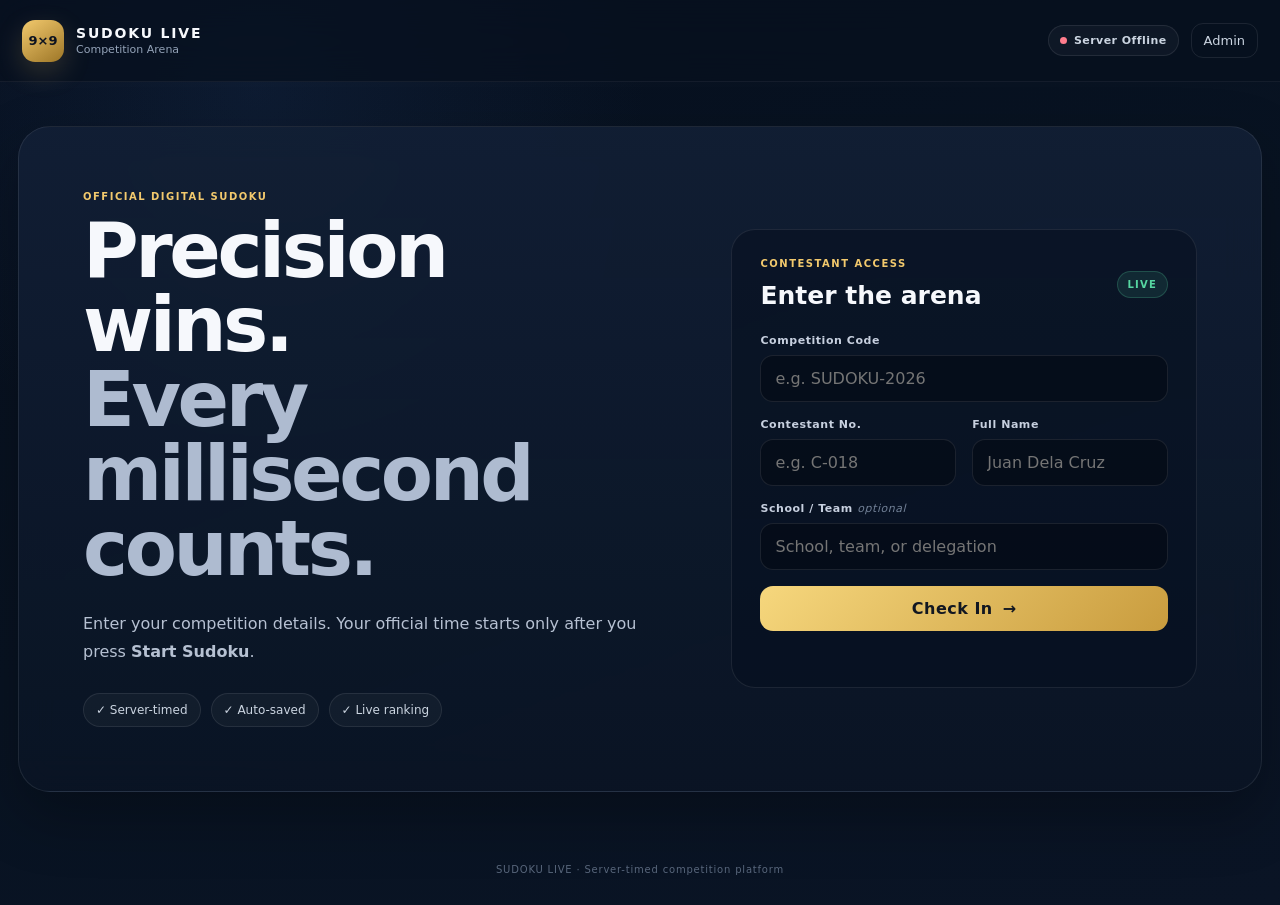
==== index.html @ dc91acf2 "Add files via upload" ====
<!doctype html>
<html lang="en">
<head>
  <meta charset="utf-8" />
  <meta name="viewport" content="width=device-width,initial-scale=1,viewport-fit=cover" />
  <meta name="theme-color" content="#0b1220" />
  <meta name="description" content="Premium live Sudoku competition platform" />
  <title>SUDOKU LIVE — Competition Arena</title>
  <link rel="manifest" href="./manifest.json" />
  <link rel="icon" href="./assets/icon-192.png" />
  <link rel="apple-touch-icon" href="./assets/icon-192.png" />
  <link rel="stylesheet" href="./styles.css" />
</head>
<body data-page="contestant">
  <div class="ambient ambient-a"></div><div class="ambient ambient-b"></div>
  <header class="topbar">
    <a class="brand" href="./index.html" aria-label="Sudoku Live home">
      <span class="brand-mark" aria-hidden="true">9×9</span>
      <span><strong>SUDOKU LIVE</strong><small>Competition Arena</small></span>
    </a>
    <div class="topbar-actions">
      <span id="connectionBadge" class="status-pill status-connecting"><span class="dot"></span><span>Connecting</span></span>
      <a class="ghost-link" href="./admin.html">Admin</a>
    </div>
  </header>

  <main class="shell contestant-shell">
    <section id="lobbyView" class="view active">
      <div class="hero-card glass">
        <div class="hero-copy">
          <span class="eyebrow">OFFICIAL DIGITAL SUDOKU</span>
          <h1>Precision wins.<br><span>Every millisecond counts.</span></h1>
          <p>Enter your competition details. Your official time starts only after you press <strong>Start Sudoku</strong>.</p>
          <div class="trust-row">
            <span>✓ Server-timed</span><span>✓ Auto-saved</span><span>✓ Live ranking</span>
          </div>
        </div>
        <div class="join-panel">
          <div class="panel-heading"><div><span class="eyebrow">CONTESTANT ACCESS</span><h2>Enter the arena</h2></div><span class="secure-chip">LIVE</span></div>
          <form id="joinForm" class="form-grid">
            <label class="field full"><span>Competition Code</span><input id="competitionCode" autocomplete="off" placeholder="e.g. SUDOKU-2026" maxlength="40" required /></label>
            <label class="field"><span>Contestant No.</span><input id="contestantNo" autocomplete="off" placeholder="e.g. C-018" maxlength="50" required /></label>
            <label class="field"><span>Full Name</span><input id="fullName" autocomplete="name" placeholder="Juan Dela Cruz" maxlength="160" required /></label>
            <label class="field full"><span>School / Team <em>optional</em></span><input id="schoolTeam" autocomplete="organization" placeholder="School, team, or delegation" maxlength="160" /></label>
            <button id="checkInBtn" class="btn btn-primary full" type="submit"><span>Check In</span><span aria-hidden="true">→</span></button>
          </form>
          <p id="joinMessage" class="form-message" role="status"></p>
        </div>
      </div>
    </section>

    <section id="readyView" class="view">
      <div class="ready-card glass">
        <div class="ready-badge">READY</div>
        <span class="eyebrow">COMPETITION VERIFIED</span>
        <h1 id="readyTitle">Sudoku Competition</h1>
        <p id="readyDescription" class="muted"></p>
        <div class="identity-strip">
          <div><small>CONTESTANT</small><strong id="readyName">—</strong></div>
          <div><small>NUMBER</small><strong id="readyNo">—</strong></div>
          <div><small>ORGANIZER</small><strong id="readyOrg">—</strong></div>
        </div>
        <div class="rules-box">
          <strong>Before you start</strong>
          <p>The timer is controlled by the server. Refreshing, closing the app, or changing the device clock will not reset your official time. You have one final submission.</p>
        </div>
        <button id="startBtn" class="btn btn-primary btn-large">START SUDOKU <span>→</span></button>
        <p id="readyMessage" class="form-message" role="status"></p>
      </div>
    </section>

    <section id="gameView" class="view game-view">
      <div class="game-layout">
        <div class="game-main">
          <div class="game-header glass">
            <div class="game-event"><span class="eyebrow">LIVE ATTEMPT</span><h2 id="gameTitle">Sudoku Competition</h2><p id="gamePlayer">—</p></div>
            <div class="timer-card"><small>OFFICIAL TIME</small><strong id="timer">00:00.000</strong><span id="saveStatus">All changes saved</span></div>
          </div>

          <div class="board-wrap glass">
            <div id="sudokuBoard" class="sudoku-board" role="grid" aria-label="Sudoku board"></div>
          </div>

          <div class="mobile-controls glass">
            <div class="number-pad" id="numberPad"></div>
            <div class="tool-row">
              <button class="tool-btn" id="eraseBtn"><span>⌫</span><small>Erase</small></button>
              <button class="tool-btn" id="undoBtn"><span>↶</span><small>Undo</small></button>
              <button class="tool-btn" id="clearSelectionBtn"><span>◇</span><small>Unselect</small></button>
            </div>
          </div>
        </div>

        <aside class="game-sidebar">
          <div class="side-card glass">
            <span class="eyebrow">PROGRESS</span>
            <div class="progress-ring"><strong id="filledCount">0</strong><span>/ 81 filled</span></div>
            <div class="progress-track"><i id="progressBar"></i></div>
            <p class="muted small">Original clue cells are locked. Your entries are automatically saved to the competition server.</p>
          </div>
          <div class="side-card glass">
            <span class="eyebrow">NUMBER PAD</span>
            <div class="number-pad desktop-pad" id="desktopNumberPad"></div>
            <div class="tool-row vertical-tools">
              <button class="tool-btn" id="desktopEraseBtn"><span>⌫</span><small>Erase</small></button>
              <button class="tool-btn" id="desktopUndoBtn"><span>↶</span><small>Undo</small></button>
            </div>
          </div>
          <div class="side-card danger-card glass">
            <strong>Final submission</strong>
            <p class="muted small">Your board will be locked permanently after submission.</p>
            <button id="submitBtn" class="btn btn-success full">SUBMIT FINAL ANSWER</button>
          </div>
        </aside>
      </div>
    </section>

    <section id="resultView" class="view">
      <div class="result-card glass">
        <div id="resultIcon" class="result-icon">✓</div>
        <span class="eyebrow">FINAL SUBMISSION RECORDED</span>
        <h1 id="resultHeadline">Submission complete</h1>
        <p id="resultSubline" class="muted">Your result has been secured by the competition server.</p>
        <div class="result-grid">
          <div><small>CORRECT</small><strong id="resultCorrect">—</strong></div>
          <div><small>ACCURACY</small><strong id="resultAccuracy">—</strong></div>
          <div><small>OFFICIAL TIME</small><strong id="resultTime">—</strong></div>
          <div><small>RANK</small><strong id="resultRank">Pending</strong></div>
        </div>
        <div id="leaderboardPanel" class="leaderboard-panel hidden">
          <div class="section-heading"><div><span class="eyebrow">LIVE RESULTS</span><h2>Leaderboard</h2></div></div>
          <div id="publicLeaderboard" class="leaderboard-list"></div>
        </div>
        <button id="returnHomeBtn" class="btn btn-secondary">Return to Home</button>
      </div>
    </section>
  </main>

  <div id="confirmModal" class="modal" aria-hidden="true">
    <div class="modal-backdrop"></div>
    <div class="modal-card glass">
      <div class="modal-icon">!</div><h2>Submit final answer?</h2>
      <p>Once submitted, your answers and official time can no longer be changed.</p>
      <div class="modal-actions"><button id="cancelSubmitBtn" class="btn btn-secondary">Cancel</button><button id="confirmSubmitBtn" class="btn btn-success">Submit Final Answer</button></div>
    </div>
  </div>

  <div id="toastStack" class="toast-stack" aria-live="polite"></div>
  <footer class="footer">SUDOKU LIVE · Server-timed competition platform</footer>
  <script src="./app.js" defer></script>
</body>
</html>
---- styles.css ----
:root{
  --bg:#07101f;--bg2:#0b1528;--panel:rgba(14,25,45,.82);--panel2:rgba(19,33,57,.88);--line:rgba(255,255,255,.085);
  --text:#f6f8fc;--muted:#94a3b8;--gold:#f2c96d;--gold2:#d7a944;--green:#56d6a1;--red:#ff7d8d;--blue:#75a7ff;
  --shadow:0 24px 60px rgba(0,0,0,.28);--radius:24px;--radius-sm:16px;--max:1440px;
}
*{box-sizing:border-box}html{background:var(--bg);scroll-behavior:smooth}body{margin:0;min-height:100vh;background:radial-gradient(circle at 20% 10%,rgba(60,105,180,.12),transparent 30%),linear-gradient(160deg,#07101f 0%,#081322 50%,#0a1425 100%);color:var(--text);font-family:Inter,ui-sans-serif,system-ui,-apple-system,BlinkMacSystemFont,"Segoe UI",sans-serif;-webkit-font-smoothing:antialiased}
button,input,textarea,select{font:inherit}button{cursor:pointer}.ambient{position:fixed;border-radius:50%;filter:blur(90px);pointer-events:none;z-index:-1;opacity:.22}.ambient-a{width:360px;height:360px;background:#315fa9;left:-120px;top:12%}.ambient-b{width:420px;height:420px;background:#8b6a24;right:-180px;bottom:3%}
.glass{background:linear-gradient(180deg,rgba(18,31,53,.92),rgba(10,20,36,.88));border:1px solid var(--line);box-shadow:var(--shadow);backdrop-filter:blur(18px)}
.topbar{height:82px;padding:0 max(22px,calc((100vw - var(--max))/2));display:flex;align-items:center;justify-content:space-between;border-bottom:1px solid rgba(255,255,255,.055);position:sticky;top:0;background:rgba(7,16,31,.76);backdrop-filter:blur(18px);z-index:50}.brand{display:flex;gap:12px;align-items:center;color:inherit;text-decoration:none}.brand-mark{width:42px;height:42px;border-radius:13px;display:grid;place-items:center;background:linear-gradient(145deg,var(--gold),#9d7627);color:#0d1320;font-weight:900;font-size:13px;box-shadow:0 10px 28px rgba(242,201,109,.18)}.brand strong{display:block;letter-spacing:.13em;font-size:14px}.brand small{display:block;color:var(--muted);font-size:11px;margin-top:2px}.topbar-actions{display:flex;align-items:center;gap:12px}.ghost-link{color:#cbd5e1;text-decoration:none;font-size:13px;padding:9px 12px;border:1px solid var(--line);border-radius:12px}.status-pill{display:inline-flex;align-items:center;gap:7px;padding:8px 11px;border-radius:999px;font-size:11px;font-weight:800;letter-spacing:.04em;border:1px solid var(--line);color:#cbd5e1;background:rgba(255,255,255,.035)}.status-pill .dot{width:7px;height:7px;border-radius:50%;background:#94a3b8}.status-online .dot{background:var(--green);box-shadow:0 0 0 5px rgba(86,214,161,.09)}.status-offline .dot{background:var(--red)}.status-connecting .dot{background:var(--gold);animation:pulse 1.2s infinite}@keyframes pulse{50%{opacity:.35}}
.shell{width:min(var(--max),calc(100% - 36px));margin:0 auto;padding:44px 0 72px}.view{display:none}.view.active{display:block}.contestant-shell{max-width:1280px}.hero-card{border-radius:32px;padding:clamp(28px,5vw,64px);display:grid;grid-template-columns:1.12fr .88fr;gap:56px;align-items:center;min-height:650px}.eyebrow{display:block;color:var(--gold);font-weight:900;letter-spacing:.15em;font-size:10px;margin-bottom:12px}.hero-copy h1{font-size:clamp(42px,6vw,76px);line-height:.98;letter-spacing:-.045em;margin:0 0 24px}.hero-copy h1 span{color:#aebbd0}.hero-copy p{color:#b6c1d2;font-size:16px;line-height:1.7;max-width:650px}.trust-row{display:flex;flex-wrap:wrap;gap:10px;margin-top:28px}.trust-row span{padding:9px 12px;border:1px solid var(--line);border-radius:999px;color:#cbd5e1;font-size:12px;background:rgba(255,255,255,.035)}
.join-panel,.ready-card,.result-card{border:1px solid var(--line);border-radius:24px;padding:28px;background:rgba(6,15,29,.46)}.panel-heading,.section-heading,.grid-input-heading,.page-heading,.event-strip{display:flex;align-items:center;justify-content:space-between;gap:18px}.panel-heading h2,.section-heading h2,.grid-input-heading strong{margin:0}.panel-heading h2{font-size:25px}.secure-chip,.status-chip{border-radius:999px;padding:7px 10px;font-size:10px;font-weight:900;letter-spacing:.12em;background:rgba(86,214,161,.11);color:var(--green);border:1px solid rgba(86,214,161,.22)}
.form-grid{display:grid;grid-template-columns:1fr 1fr;gap:16px;margin-top:24px}.form-grid.single{grid-template-columns:1fr}.full{grid-column:1/-1;width:100%}.field{display:flex;flex-direction:column;gap:8px}.field span{font-size:11px;font-weight:800;color:#c7d0df;letter-spacing:.05em}.field em{font-weight:500;color:#718096}.field input,.field textarea,.field select,textarea,.select-premium,.mobile-admin-nav select{width:100%;border:1px solid rgba(255,255,255,.09);border-radius:13px;background:rgba(4,10,21,.6);color:var(--text);padding:13px 14px;outline:none;transition:.18s}.field input:focus,.field textarea:focus,textarea:focus,.select-premium:focus{border-color:rgba(242,201,109,.55);box-shadow:0 0 0 3px rgba(242,201,109,.07)}textarea{resize:vertical}.btn{border:0;border-radius:13px;padding:13px 16px;font-weight:850;letter-spacing:.03em;display:inline-flex;align-items:center;justify-content:center;gap:10px;transition:transform .15s,filter .15s,border-color .15s}.btn:hover{transform:translateY(-1px);filter:brightness(1.04)}.btn:disabled{cursor:not-allowed;opacity:.46;transform:none}.btn-primary{background:linear-gradient(135deg,#f6d77d,#c99c3e);color:#121721}.btn-secondary{background:rgba(255,255,255,.055);color:#e7edf7;border:1px solid var(--line)}.btn-success{background:linear-gradient(135deg,#72e5b8,#33ad7b);color:#071812}.btn-danger{background:rgba(255,125,141,.12);color:#ff9ba7;border:1px solid rgba(255,125,141,.2)}.btn-large{padding:17px 24px;font-size:15px}.form-message{min-height:18px;margin:10px 0 0;color:#f1c96f;font-size:12px}.form-message.error{color:var(--red)}.form-message.success{color:var(--green)}
.ready-card,.result-card{max-width:860px;margin:55px auto;text-align:center;padding:48px;border-radius:30px}.ready-badge{width:86px;height:86px;border-radius:28px;background:linear-gradient(145deg,rgba(242,201,109,.18),rgba(242,201,109,.06));border:1px solid rgba(242,201,109,.28);display:grid;place-items:center;margin:0 auto 22px;color:var(--gold);font-weight:900;letter-spacing:.12em}.ready-card h1,.result-card h1{font-size:clamp(32px,5vw,54px);margin:4px 0 10px;letter-spacing:-.035em}.muted{color:var(--muted)}.small{font-size:12px;line-height:1.6}.identity-strip,.result-grid{display:grid;grid-template-columns:repeat(3,1fr);gap:12px;margin:26px 0}.identity-strip>div,.result-grid>div{padding:17px;border:1px solid var(--line);background:rgba(255,255,255,.025);border-radius:15px}.identity-strip small,.result-grid small{display:block;color:#7f8da3;font-size:9px;font-weight:900;letter-spacing:.12em;margin-bottom:7px}.identity-strip strong,.result-grid strong{font-size:14px}.rules-box,.info-box{background:rgba(117,167,255,.06);border:1px solid rgba(117,167,255,.13);border-radius:16px;padding:18px;text-align:left;margin:22px 0}.rules-box p,.info-box p{margin:7px 0 0;color:#9aa9bd;line-height:1.65;font-size:13px}
.game-view{padding-top:4px}.game-layout{display:grid;grid-template-columns:minmax(0,1fr) 330px;gap:24px}.game-main{min-width:0}.game-header{padding:20px 22px;border-radius:20px;margin-bottom:18px;display:flex;align-items:center;justify-content:space-between;gap:20px}.game-event h2{margin:0 0 4px;font-size:20px}.game-event p{margin:0;color:var(--muted);font-size:12px}.timer-card{text-align:right}.timer-card small{display:block;color:#76849a;font-size:9px;font-weight:900;letter-spacing:.13em}.timer-card strong{display:block;font-variant-numeric:tabular-nums;font-size:clamp(26px,4vw,42px);letter-spacing:-.03em;color:#fff}.timer-card span{font-size:10px;color:var(--green)}.board-wrap{padding:clamp(12px,2vw,22px);border-radius:22px;max-width:810px;margin:0 auto}.sudoku-board{display:grid;grid-template-columns:repeat(9,1fr);aspect-ratio:1;width:100%;background:#111d31;border:3px solid #d3b96e;border-radius:12px;overflow:hidden;touch-action:manipulation}.sudoku-cell{position:relative;border:1px solid rgba(205,220,239,.15);display:grid;place-items:center;background:rgba(11,21,38,.94);color:#f7f9fc;font-weight:650;font-size:clamp(19px,4vw,42px);font-variant-numeric:tabular-nums;user-select:none;transition:background .1s,color .1s}.sudoku-cell:nth-child(9n+3),.sudoku-cell:nth-child(9n+6){border-right:2px solid rgba(242,201,109,.75)}.sudoku-cell.box-bottom{border-bottom:2px solid rgba(242,201,109,.75)}.sudoku-cell.clue{background:rgba(242,201,109,.09);color:#f7d98a;font-weight:900}.sudoku-cell.selected{background:rgba(117,167,255,.2);box-shadow:inset 0 0 0 2px #7dabff}.sudoku-cell.peer:not(.selected){background:rgba(117,167,255,.07)}.sudoku-cell.same:not(.selected){color:#9fc0ff;background:rgba(117,167,255,.11)}.sudoku-cell.player-value{color:#dbe8ff}.sudoku-cell:focus{outline:none}.game-sidebar{display:flex;flex-direction:column;gap:16px}.side-card,.dashboard-card{padding:21px;border-radius:20px}.progress-ring{margin:18px 0 12px}.progress-ring strong{font-size:38px}.progress-ring span{color:#78879d;font-size:12px}.progress-track{height:8px;border-radius:999px;background:rgba(255,255,255,.06);overflow:hidden}.progress-track i{display:block;height:100%;width:0;background:linear-gradient(90deg,var(--gold2),var(--gold));transition:width .25s}.number-pad{display:grid;grid-template-columns:repeat(3,1fr);gap:8px}.number-key{aspect-ratio:1;border-radius:13px;border:1px solid var(--line);background:rgba(255,255,255,.04);color:#f5f7fb;font-size:22px;font-weight:800}.number-key:hover{background:rgba(242,201,109,.11);border-color:rgba(242,201,109,.28)}.tool-row{display:flex;gap:8px;margin-top:12px}.tool-btn{flex:1;border:1px solid var(--line);background:rgba(255,255,255,.035);color:#dce4ef;border-radius:13px;padding:11px 8px}.tool-btn span{display:block;font-size:19px}.tool-btn small{display:block;font-size:9px;margin-top:3px;color:#8a98ab}.vertical-tools{display:grid;grid-template-columns:1fr 1fr}.mobile-controls{display:none}.danger-card{border-color:rgba(255,125,141,.13)}.danger-card strong{display:block;margin-bottom:4px}.result-icon{width:92px;height:92px;border-radius:50%;display:grid;place-items:center;margin:0 auto 22px;background:rgba(86,214,161,.12);border:1px solid rgba(86,214,161,.25);font-size:40px;color:var(--green)}.result-icon.imperfect{background:rgba(242,201,109,.1);border-color:rgba(242,201,109,.25);color:var(--gold)}.result-grid{grid-template-columns:repeat(4,1fr)}.leaderboard-panel{margin-top:28px;text-align:left}.hidden{display:none!important}.leaderboard-list{display:flex;flex-direction:column;gap:8px}.leader-row{display:grid;grid-template-columns:48px minmax(0,1fr) auto;align-items:center;gap:10px;padding:11px 12px;border:1px solid var(--line);border-radius:13px;background:rgba(255,255,255,.025)}.rank-no{font-weight:900;color:#9eabc0}.rank-no.podium{color:var(--gold)}.leader-name strong{display:block;font-size:12px}.leader-name small{color:#76859a;font-size:10px}.leader-time{text-align:right;font-variant-numeric:tabular-nums}.leader-time strong{display:block;font-size:13px}.leader-time small{color:#7c899b;font-size:9px}.footer{text-align:center;padding:0 20px 30px;color:#59677c;font-size:10px;letter-spacing:.08em}
.modal{position:fixed;inset:0;display:none;align-items:center;justify-content:center;padding:20px;z-index:100}.modal.open{display:flex}.modal-backdrop{position:absolute;inset:0;background:rgba(1,6,14,.75);backdrop-filter:blur(8px)}.modal-card{position:relative;width:min(480px,100%);padding:28px;border-radius:23px;text-align:center}.modal-icon{width:55px;height:55px;border-radius:18px;display:grid;place-items:center;margin:0 auto 15px;background:rgba(242,201,109,.12);color:var(--gold);font-size:24px;font-weight:900}.modal-card h2{margin:0}.modal-card p{color:var(--muted);line-height:1.6}.modal-actions{display:grid;grid-template-columns:1fr 1fr;gap:10px;margin-top:22px}.toast-stack{position:fixed;right:20px;bottom:20px;z-index:130;display:flex;flex-direction:column;gap:10px}.toast{padding:12px 14px;border:1px solid var(--line);background:#101c30;color:#eaf0f8;border-radius:13px;box-shadow:0 15px 35px rgba(0,0,0,.3);font-size:12px;max-width:360px;animation:toastIn .2s ease}.toast.error{border-color:rgba(255,125,141,.28)}.toast.success{border-color:rgba(86,214,161,.28)}@keyframes toastIn{from{opacity:0;transform:translateY(8px)}}
/* Admin */
.admin-shell{width:min(1500px,calc(100% - 28px));margin:0 auto;padding:26px 0 50px}.admin-login{max-width:480px;margin:9vh auto}.login-card{border-radius:28px;padding:34px}.login-card h1{margin:0 0 8px;font-size:38px;letter-spacing:-.03em}.admin-app{display:none!important;grid-template-columns:245px 1fr;gap:22px}.admin-app.active{display:grid!important}.sidebar{border-radius:23px;padding:16px;min-height:calc(100vh - 134px);position:sticky;top:104px;height:fit-content}.sidebar-title{padding:10px 10px 18px;border-bottom:1px solid var(--line)}.sidebar-title small{display:block;color:#6f7e95;font-size:9px;letter-spacing:.14em;margin-bottom:5px}.sidebar-title strong{font-size:13px}.side-nav{display:flex;flex-direction:column;gap:6px;padding-top:14px}.nav-btn{width:100%;border:1px solid transparent;background:transparent;color:#9eabbf;border-radius:12px;padding:11px 12px;text-align:left;display:flex;gap:10px;align-items:center;font-size:12px}.nav-btn:hover,.nav-btn.active{background:rgba(255,255,255,.045);border-color:var(--line);color:#fff}.nav-btn.active{box-shadow:inset 3px 0 0 var(--gold)}.sidebar-bottom{margin-top:32px;border-top:1px solid var(--line);padding-top:10px}.danger-text{color:#df8591}.admin-content{min-width:0}.admin-tab{display:none}.admin-tab.active{display:block}.page-heading{margin:8px 0 22px;align-items:flex-end}.page-heading h1{font-size:clamp(30px,4vw,45px);letter-spacing:-.035em;margin:0 0 4px}.page-heading p{margin:0}.heading-actions{display:flex;gap:9px;align-items:center}.select-premium{width:auto;min-width:230px;padding:10px 13px}.icon-btn{width:42px;height:42px;border-radius:12px;border:1px solid var(--line);background:rgba(255,255,255,.04);color:#fff;font-size:20px}.event-strip{padding:20px 22px;border-radius:20px;margin-bottom:16px}.event-strip h2{margin:8px 0 3px;font-size:22px}.event-strip p{margin:0;color:var(--muted);font-size:12px}.event-actions{display:flex;gap:8px}.stat-grid{display:grid;grid-template-columns:repeat(5,1fr);gap:12px;margin-bottom:16px}.stat-card{padding:18px;border-radius:18px}.stat-card small{display:block;color:#738198;font-size:9px;font-weight:900;letter-spacing:.13em}.stat-card strong{display:block;font-size:33px;margin:9px 0 1px}.stat-card span{color:#738198;font-size:10px}.dashboard-grid{display:grid;grid-template-columns:1.35fr .65fr;gap:16px}.dashboard-card h2{margin:0;font-size:18px}.live-indicator{font-size:9px;letter-spacing:.12em;font-weight:900;color:var(--green);display:flex;align-items:center;gap:6px}.live-indicator i{width:7px;height:7px;border-radius:50%;background:var(--green);box-shadow:0 0 0 5px rgba(86,214,161,.08);animation:pulse 1.2s infinite}.table-wrap{overflow:auto;margin-top:14px}.data-table{width:100%;border-collapse:collapse;min-width:620px}.data-table th{text-align:left;color:#718096;font-size:9px;letter-spacing:.12em;padding:10px;border-bottom:1px solid var(--line)}.data-table td{padding:11px 10px;border-bottom:1px solid rgba(255,255,255,.045);font-size:11px;color:#cbd5e1}.data-table tr:last-child td{border-bottom:0}.table-name strong{display:block;color:#edf2f8}.table-name small{color:#718096}.state-chip{display:inline-block;padding:5px 8px;border-radius:999px;font-size:8px;font-weight:900;letter-spacing:.08em;background:rgba(255,255,255,.05);color:#93a0b3}.state-chip.playing{background:rgba(117,167,255,.1);color:#99baff}.state-chip.submitted{background:rgba(86,214,161,.1);color:#79dfb7}.state-chip.waiting{color:#7a879b}.state-chip.incorrect{background:rgba(242,201,109,.1);color:#e4c36f}.setup-grid{display:grid;grid-template-columns:minmax(0,1.35fr) minmax(290px,.65fr);gap:16px}.guide-card{height:fit-content;position:sticky;top:105px}.check-list{margin:20px 0}.check-list p{color:#b9c5d5;font-size:12px;padding:8px 0;margin:0;border-bottom:1px solid rgba(255,255,255,.04)}.grid-input-card{border:1px solid var(--line);border-radius:17px;padding:16px;background:rgba(255,255,255,.02)}.grid-input-heading{margin-bottom:10px}.grid-input-heading small{display:block;color:#748299;font-size:9px;font-weight:900;letter-spacing:.13em}.grid-input-heading strong{font-size:14px}.file-chip{position:relative;overflow:hidden;border:1px solid var(--line);padding:8px 10px;border-radius:10px;font-size:10px;color:#bdc8d8;background:rgba(255,255,255,.04);cursor:pointer}.file-chip input{position:absolute;inset:0;opacity:0;cursor:pointer}.mini-sudoku{display:grid;grid-template-columns:repeat(9,1fr);max-width:330px;aspect-ratio:1;margin:14px auto 0;border:2px solid rgba(242,201,109,.45);border-radius:8px;overflow:hidden}.mini-cell{display:grid;place-items:center;border:1px solid rgba(255,255,255,.08);font-size:10px;color:#d8e2ee;background:rgba(8,17,31,.7)}.mini-cell:nth-child(9n+3),.mini-cell:nth-child(9n+6){border-right:2px solid rgba(242,201,109,.36)}.mini-cell.box-bottom{border-bottom:2px solid rgba(242,201,109,.36)}.master-card{border-color:rgba(242,201,109,.16)}.switch-row{display:flex;align-items:center;justify-content:space-between;gap:16px;border:1px solid var(--line);border-radius:14px;padding:14px}.switch-row span strong{display:block;font-size:12px}.switch-row span small{display:block;color:#718096;font-size:10px;margin-top:3px}.switch-row input{display:none}.switch-row i{width:44px;height:24px;border-radius:999px;background:#243044;position:relative;transition:.2s}.switch-row i:before{content:"";position:absolute;width:18px;height:18px;border-radius:50%;background:#8d99aa;top:3px;left:3px;transition:.2s}.switch-row input:checked+i{background:rgba(86,214,161,.25)}.switch-row input:checked+i:before{left:23px;background:var(--green)}.contestants-grid{grid-template-columns:.65fr 1.35fr;margin-bottom:16px}.empty-state{text-align:center;padding:40px;border-radius:20px}.empty-state p{color:var(--muted)}.ranking-note{display:flex;justify-content:space-between;gap:14px;align-items:center;padding:12px 14px;border:1px solid rgba(242,201,109,.14);background:rgba(242,201,109,.05);border-radius:13px;margin-bottom:12px}.ranking-note strong{font-size:12px}.ranking-note span{color:#a5b2c4;font-size:10px}.ranking-row{display:grid;grid-template-columns:55px minmax(180px,1.5fr) minmax(130px,1fr) 110px 110px 130px;gap:10px;align-items:center;padding:12px;border-bottom:1px solid rgba(255,255,255,.05);min-width:760px}.ranking-row.header{color:#6f7d92;font-size:9px;letter-spacing:.11em;font-weight:900}.ranking-row .rnk{font-weight:900;color:#8290a4}.ranking-row.top .rnk{color:var(--gold)}.ranking-row .who strong{display:block;font-size:12px}.ranking-row .who small{font-size:9px;color:#748197}.ranking-table{overflow:auto}.mobile-admin-nav{display:none;padding:10px;border-radius:14px;margin-bottom:14px}.mobile-admin-nav select{border:0}
@media(max-width:1100px){.hero-card{grid-template-columns:1fr;min-height:0;gap:34px}.hero-copy{text-align:center}.hero-copy p{margin-left:auto;margin-right:auto}.trust-row{justify-content:center}.game-layout{grid-template-columns:1fr}.game-sidebar{display:grid;grid-template-columns:1fr 1fr}.game-sidebar .side-card:nth-child(2){display:none}.danger-card{grid-column:2}.mobile-controls{display:block;padding:16px;border-radius:19px;margin-top:16px}.mobile-controls .number-pad{grid-template-columns:repeat(9,1fr)}.mobile-controls .number-key{font-size:18px}.admin-app{grid-template-columns:1fr}.sidebar{display:none}.mobile-admin-nav{display:block}.stat-grid{grid-template-columns:repeat(3,1fr)}.setup-grid{grid-template-columns:1fr}.guide-card{position:static}.dashboard-grid{grid-template-columns:1fr}.contestants-grid{grid-template-columns:1fr}}
@media(max-width:720px){.topbar{height:70px;padding:0 14px}.brand small{display:none}.ghost-link{font-size:11px;padding:8px}.status-pill{padding:7px 9px}.shell{width:min(100% - 20px,1280px);padding:20px 0 44px}.hero-card{padding:22px;border-radius:22px}.hero-copy h1{font-size:42px}.hero-copy p{font-size:14px}.join-panel{padding:18px}.form-grid{grid-template-columns:1fr}.ready-card,.result-card{margin:20px auto;padding:24px}.identity-strip{grid-template-columns:1fr}.result-grid{grid-template-columns:1fr 1fr}.game-header{padding:14px;align-items:flex-start}.game-event h2{font-size:15px}.timer-card strong{font-size:27px}.board-wrap{padding:8px;border-radius:15px}.sudoku-cell{font-size:clamp(18px,8.3vw,34px)}.game-sidebar{display:block}.game-sidebar .side-card:first-child{display:none}.game-sidebar .danger-card{margin-top:12px}.mobile-controls{padding:12px}.mobile-controls .number-pad{gap:5px}.mobile-controls .number-key{border-radius:10px;font-size:16px}.admin-shell{width:min(100% - 18px,1500px);padding-top:15px}.page-heading{align-items:flex-start;flex-direction:column}.heading-actions{width:100%}.select-premium{min-width:0;flex:1}.event-strip{align-items:flex-start;flex-direction:column}.event-actions{width:100%}.event-actions .btn{flex:1}.stat-grid{grid-template-columns:1fr 1fr}.stat-card strong{font-size:28px}.setup-grid,.dashboard-grid{grid-template-columns:1fr}.ranking-note{align-items:flex-start;flex-direction:column}.modal-actions{grid-template-columns:1fr}.toast-stack{left:12px;right:12px;bottom:12px}.toast{max-width:none}.topbar-actions .status-pill span:last-child{display:none}}
@media(max-width:420px){.hero-copy h1{font-size:36px}.join-panel{padding:16px}.result-grid{grid-template-columns:1fr}.stat-grid{grid-template-columns:1fr 1fr}.number-key{font-size:15px}.game-header{gap:8px}.timer-card strong{font-size:23px}}
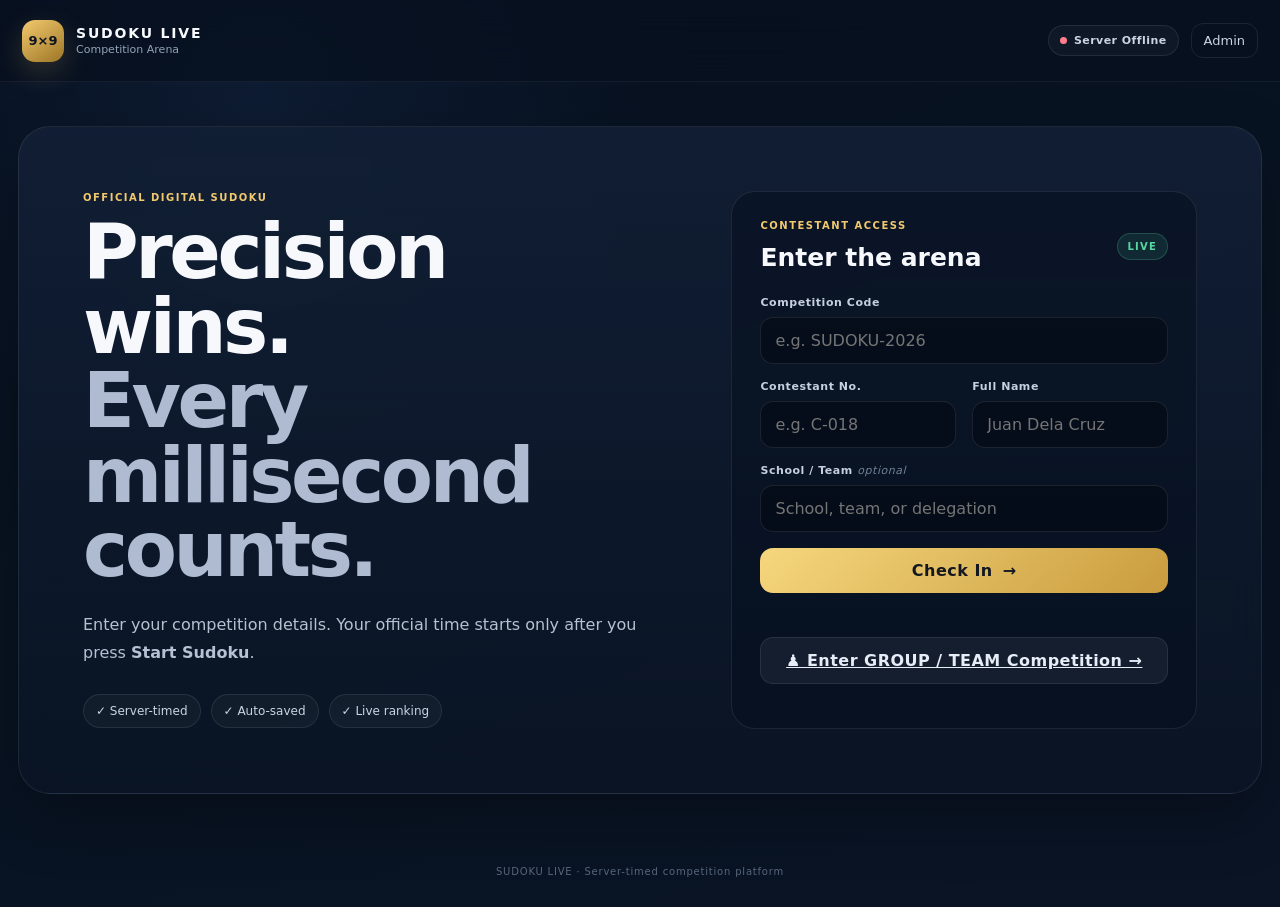
==== commit 78961e55: "Add files via upload" ====
--- a/index.html
+++ b/index.html
@@ -44,7 +44,7 @@
             <label class="field full"><span>School / Team <em>optional</em></span><input id="schoolTeam" autocomplete="organization" placeholder="School, team, or delegation" maxlength="160" /></label>
             <button id="checkInBtn" class="btn btn-primary full" type="submit"><span>Check In</span><span aria-hidden="true">→</span></button>
           </form>
-          <p id="joinMessage" class="form-message" role="status"></p>
+          <p id="joinMessage" class="form-message" role="status"></p><p class="group-entry-link"><a class="btn btn-secondary full" href="./group.html">♟ Enter GROUP / TEAM Competition →</a></p>
         </div>
       </div>
     </section>
@@ -55,14 +55,17 @@
         <span class="eyebrow">COMPETITION VERIFIED</span>
         <h1 id="readyTitle">Sudoku Competition</h1>
         <p id="readyDescription" class="muted"></p>
-        <div class="identity-strip">
+        <div class="identity-strip ready-meta-grid">
           <div><small>CONTESTANT</small><strong id="readyName">—</strong></div>
           <div><small>NUMBER</small><strong id="readyNo">—</strong></div>
           <div><small>ORGANIZER</small><strong id="readyOrg">—</strong></div>
+          <div><small>DIFFICULTY</small><strong id="readyDifficulty">—</strong></div>
+          <div><small>TIME LIMIT</small><strong id="readyLimit">—</strong></div>
+          <div><small>PARTICIPATION</small><strong id="readyParticipation">—</strong></div>
         </div>
         <div class="rules-box">
           <strong>Before you start</strong>
-          <p>The timer is controlled by the server. Refreshing, closing the app, or changing the device clock will not reset your official time. You have one final submission.</p>
+          <p>The server controls both elapsed time and the deadline. At 00:00 remaining, your latest server-saved sheet is automatically submitted. Refreshing, closing the app, or changing the device clock will not reset your time.</p>
         </div>
         <button id="startBtn" class="btn btn-primary btn-large">START SUDOKU <span>→</span></button>
         <p id="readyMessage" class="form-message" role="status"></p>
@@ -74,7 +77,11 @@
         <div class="game-main">
           <div class="game-header glass">
             <div class="game-event"><span class="eyebrow">LIVE ATTEMPT</span><h2 id="gameTitle">Sudoku Competition</h2><p id="gamePlayer">—</p></div>
-            <div class="timer-card"><small>OFFICIAL TIME</small><strong id="timer">00:00.000</strong><span id="saveStatus">All changes saved</span></div>
+            <div class="timer-card dual-timer-card">
+              <div class="timer-block"><small>TIME ELAPSED</small><strong id="timer">00:00.000</strong></div>
+              <div class="timer-block remaining-block"><small>TIME REMAINING</small><strong id="remainingTimer">00:00.000</strong></div>
+              <span id="saveStatus">All changes saved</span>
+            </div>
           </div>
 
           <div class="board-wrap glass">
@@ -84,9 +91,8 @@
           <div class="mobile-controls glass">
             <div class="number-pad" id="numberPad"></div>
             <div class="tool-row">
+              <button class="tool-btn note-toggle" id="noteBtn"><span>✎</span><small>Note</small></button>
               <button class="tool-btn" id="eraseBtn"><span>⌫</span><small>Erase</small></button>
-              <button class="tool-btn" id="undoBtn"><span>↶</span><small>Undo</small></button>
-              <button class="tool-btn" id="clearSelectionBtn"><span>◇</span><small>Unselect</small></button>
             </div>
           </div>
         </div>
@@ -96,19 +102,19 @@
             <span class="eyebrow">PROGRESS</span>
             <div class="progress-ring"><strong id="filledCount">0</strong><span>/ 81 filled</span></div>
             <div class="progress-track"><i id="progressBar"></i></div>
-            <p class="muted small">Original clue cells are locked. Your entries are automatically saved to the competition server.</p>
+            <p class="muted small">Original clue cells are locked. Manual notes are allowed, but no hints, row/column highlighting, answer checking, or solving assistance is provided during play.</p>
           </div>
           <div class="side-card glass">
             <span class="eyebrow">NUMBER PAD</span>
             <div class="number-pad desktop-pad" id="desktopNumberPad"></div>
             <div class="tool-row vertical-tools">
+              <button class="tool-btn note-toggle" id="desktopNoteBtn"><span>✎</span><small>Note</small></button>
               <button class="tool-btn" id="desktopEraseBtn"><span>⌫</span><small>Erase</small></button>
-              <button class="tool-btn" id="desktopUndoBtn"><span>↶</span><small>Undo</small></button>
             </div>
           </div>
           <div class="side-card danger-card glass">
             <strong>Final submission</strong>
-            <p class="muted small">Your board will be locked permanently after submission.</p>
+            <p class="muted small">Your board locks after final submission. If time reaches 00:00, the server automatically submits your latest saved sheet.</p>
             <button id="submitBtn" class="btn btn-success full">SUBMIT FINAL ANSWER</button>
           </div>
         </aside>
--- a/styles.css
+++ b/styles.css
@@ -3,7 +3,7 @@
   --text:#f6f8fc;--muted:#94a3b8;--gold:#f2c96d;--gold2:#d7a944;--green:#56d6a1;--red:#ff7d8d;--blue:#75a7ff;
   --shadow:0 24px 60px rgba(0,0,0,.28);--radius:24px;--radius-sm:16px;--max:1440px;
 }
-*{box-sizing:border-box}html{background:var(--bg);scroll-behavior:smooth}body{margin:0;min-height:100vh;background:radial-gradient(circle at 20% 10%,rgba(60,105,180,.12),transparent 30%),linear-gradient(160deg,#07101f 0%,#081322 50%,#0a1425 100%);color:var(--text);font-family:Inter,ui-sans-serif,system-ui,-apple-system,BlinkMacSystemFont,"Segoe UI",sans-serif;-webkit-font-smoothing:antialiased}
+*{box-sizing:border-box}html{background:var(--bg);scroll-behavior:smooth}body{margin:0;min-height:100vh;overflow-x:hidden;background:radial-gradient(circle at 20% 10%,rgba(60,105,180,.12),transparent 30%),linear-gradient(160deg,#07101f 0%,#081322 50%,#0a1425 100%);color:var(--text);font-family:Inter,ui-sans-serif,system-ui,-apple-system,BlinkMacSystemFont,"Segoe UI",sans-serif;-webkit-font-smoothing:antialiased}
 button,input,textarea,select{font:inherit}button{cursor:pointer}.ambient{position:fixed;border-radius:50%;filter:blur(90px);pointer-events:none;z-index:-1;opacity:.22}.ambient-a{width:360px;height:360px;background:#315fa9;left:-120px;top:12%}.ambient-b{width:420px;height:420px;background:#8b6a24;right:-180px;bottom:3%}
 .glass{background:linear-gradient(180deg,rgba(18,31,53,.92),rgba(10,20,36,.88));border:1px solid var(--line);box-shadow:var(--shadow);backdrop-filter:blur(18px)}
 .topbar{height:82px;padding:0 max(22px,calc((100vw - var(--max))/2));display:flex;align-items:center;justify-content:space-between;border-bottom:1px solid rgba(255,255,255,.055);position:sticky;top:0;background:rgba(7,16,31,.76);backdrop-filter:blur(18px);z-index:50}.brand{display:flex;gap:12px;align-items:center;color:inherit;text-decoration:none}.brand-mark{width:42px;height:42px;border-radius:13px;display:grid;place-items:center;background:linear-gradient(145deg,var(--gold),#9d7627);color:#0d1320;font-weight:900;font-size:13px;box-shadow:0 10px 28px rgba(242,201,109,.18)}.brand strong{display:block;letter-spacing:.13em;font-size:14px}.brand small{display:block;color:var(--muted);font-size:11px;margin-top:2px}.topbar-actions{display:flex;align-items:center;gap:12px}.ghost-link{color:#cbd5e1;text-decoration:none;font-size:13px;padding:9px 12px;border:1px solid var(--line);border-radius:12px}.status-pill{display:inline-flex;align-items:center;gap:7px;padding:8px 11px;border-radius:999px;font-size:11px;font-weight:800;letter-spacing:.04em;border:1px solid var(--line);color:#cbd5e1;background:rgba(255,255,255,.035)}.status-pill .dot{width:7px;height:7px;border-radius:50%;background:#94a3b8}.status-online .dot{background:var(--green);box-shadow:0 0 0 5px rgba(86,214,161,.09)}.status-offline .dot{background:var(--red)}.status-connecting .dot{background:var(--gold);animation:pulse 1.2s infinite}@keyframes pulse{50%{opacity:.35}}
@@ -11,10 +11,54 @@
 .join-panel,.ready-card,.result-card{border:1px solid var(--line);border-radius:24px;padding:28px;background:rgba(6,15,29,.46)}.panel-heading,.section-heading,.grid-input-heading,.page-heading,.event-strip{display:flex;align-items:center;justify-content:space-between;gap:18px}.panel-heading h2,.section-heading h2,.grid-input-heading strong{margin:0}.panel-heading h2{font-size:25px}.secure-chip,.status-chip{border-radius:999px;padding:7px 10px;font-size:10px;font-weight:900;letter-spacing:.12em;background:rgba(86,214,161,.11);color:var(--green);border:1px solid rgba(86,214,161,.22)}
 .form-grid{display:grid;grid-template-columns:1fr 1fr;gap:16px;margin-top:24px}.form-grid.single{grid-template-columns:1fr}.full{grid-column:1/-1;width:100%}.field{display:flex;flex-direction:column;gap:8px}.field span{font-size:11px;font-weight:800;color:#c7d0df;letter-spacing:.05em}.field em{font-weight:500;color:#718096}.field input,.field textarea,.field select,textarea,.select-premium,.mobile-admin-nav select{width:100%;border:1px solid rgba(255,255,255,.09);border-radius:13px;background:rgba(4,10,21,.6);color:var(--text);padding:13px 14px;outline:none;transition:.18s}.field input:focus,.field textarea:focus,textarea:focus,.select-premium:focus{border-color:rgba(242,201,109,.55);box-shadow:0 0 0 3px rgba(242,201,109,.07)}textarea{resize:vertical}.btn{border:0;border-radius:13px;padding:13px 16px;font-weight:850;letter-spacing:.03em;display:inline-flex;align-items:center;justify-content:center;gap:10px;transition:transform .15s,filter .15s,border-color .15s}.btn:hover{transform:translateY(-1px);filter:brightness(1.04)}.btn:disabled{cursor:not-allowed;opacity:.46;transform:none}.btn-primary{background:linear-gradient(135deg,#f6d77d,#c99c3e);color:#121721}.btn-secondary{background:rgba(255,255,255,.055);color:#e7edf7;border:1px solid var(--line)}.btn-success{background:linear-gradient(135deg,#72e5b8,#33ad7b);color:#071812}.btn-danger{background:rgba(255,125,141,.12);color:#ff9ba7;border:1px solid rgba(255,125,141,.2)}.btn-large{padding:17px 24px;font-size:15px}.form-message{min-height:18px;margin:10px 0 0;color:#f1c96f;font-size:12px}.form-message.error{color:var(--red)}.form-message.success{color:var(--green)}
 .ready-card,.result-card{max-width:860px;margin:55px auto;text-align:center;padding:48px;border-radius:30px}.ready-badge{width:86px;height:86px;border-radius:28px;background:linear-gradient(145deg,rgba(242,201,109,.18),rgba(242,201,109,.06));border:1px solid rgba(242,201,109,.28);display:grid;place-items:center;margin:0 auto 22px;color:var(--gold);font-weight:900;letter-spacing:.12em}.ready-card h1,.result-card h1{font-size:clamp(32px,5vw,54px);margin:4px 0 10px;letter-spacing:-.035em}.muted{color:var(--muted)}.small{font-size:12px;line-height:1.6}.identity-strip,.result-grid{display:grid;grid-template-columns:repeat(3,1fr);gap:12px;margin:26px 0}.identity-strip>div,.result-grid>div{padding:17px;border:1px solid var(--line);background:rgba(255,255,255,.025);border-radius:15px}.identity-strip small,.result-grid small{display:block;color:#7f8da3;font-size:9px;font-weight:900;letter-spacing:.12em;margin-bottom:7px}.identity-strip strong,.result-grid strong{font-size:14px}.rules-box,.info-box{background:rgba(117,167,255,.06);border:1px solid rgba(117,167,255,.13);border-radius:16px;padding:18px;text-align:left;margin:22px 0}.rules-box p,.info-box p{margin:7px 0 0;color:#9aa9bd;line-height:1.65;font-size:13px}
-.game-view{padding-top:4px}.game-layout{display:grid;grid-template-columns:minmax(0,1fr) 330px;gap:24px}.game-main{min-width:0}.game-header{padding:20px 22px;border-radius:20px;margin-bottom:18px;display:flex;align-items:center;justify-content:space-between;gap:20px}.game-event h2{margin:0 0 4px;font-size:20px}.game-event p{margin:0;color:var(--muted);font-size:12px}.timer-card{text-align:right}.timer-card small{display:block;color:#76849a;font-size:9px;font-weight:900;letter-spacing:.13em}.timer-card strong{display:block;font-variant-numeric:tabular-nums;font-size:clamp(26px,4vw,42px);letter-spacing:-.03em;color:#fff}.timer-card span{font-size:10px;color:var(--green)}.board-wrap{padding:clamp(12px,2vw,22px);border-radius:22px;max-width:810px;margin:0 auto}.sudoku-board{display:grid;grid-template-columns:repeat(9,1fr);aspect-ratio:1;width:100%;background:#111d31;border:3px solid #d3b96e;border-radius:12px;overflow:hidden;touch-action:manipulation}.sudoku-cell{position:relative;border:1px solid rgba(205,220,239,.15);display:grid;place-items:center;background:rgba(11,21,38,.94);color:#f7f9fc;font-weight:650;font-size:clamp(19px,4vw,42px);font-variant-numeric:tabular-nums;user-select:none;transition:background .1s,color .1s}.sudoku-cell:nth-child(9n+3),.sudoku-cell:nth-child(9n+6){border-right:2px solid rgba(242,201,109,.75)}.sudoku-cell.box-bottom{border-bottom:2px solid rgba(242,201,109,.75)}.sudoku-cell.clue{background:rgba(242,201,109,.09);color:#f7d98a;font-weight:900}.sudoku-cell.selected{background:rgba(117,167,255,.2);box-shadow:inset 0 0 0 2px #7dabff}.sudoku-cell.peer:not(.selected){background:rgba(117,167,255,.07)}.sudoku-cell.same:not(.selected){color:#9fc0ff;background:rgba(117,167,255,.11)}.sudoku-cell.player-value{color:#dbe8ff}.sudoku-cell:focus{outline:none}.game-sidebar{display:flex;flex-direction:column;gap:16px}.side-card,.dashboard-card{padding:21px;border-radius:20px}.progress-ring{margin:18px 0 12px}.progress-ring strong{font-size:38px}.progress-ring span{color:#78879d;font-size:12px}.progress-track{height:8px;border-radius:999px;background:rgba(255,255,255,.06);overflow:hidden}.progress-track i{display:block;height:100%;width:0;background:linear-gradient(90deg,var(--gold2),var(--gold));transition:width .25s}.number-pad{display:grid;grid-template-columns:repeat(3,1fr);gap:8px}.number-key{aspect-ratio:1;border-radius:13px;border:1px solid var(--line);background:rgba(255,255,255,.04);color:#f5f7fb;font-size:22px;font-weight:800}.number-key:hover{background:rgba(242,201,109,.11);border-color:rgba(242,201,109,.28)}.tool-row{display:flex;gap:8px;margin-top:12px}.tool-btn{flex:1;border:1px solid var(--line);background:rgba(255,255,255,.035);color:#dce4ef;border-radius:13px;padding:11px 8px}.tool-btn span{display:block;font-size:19px}.tool-btn small{display:block;font-size:9px;margin-top:3px;color:#8a98ab}.vertical-tools{display:grid;grid-template-columns:1fr 1fr}.mobile-controls{display:none}.danger-card{border-color:rgba(255,125,141,.13)}.danger-card strong{display:block;margin-bottom:4px}.result-icon{width:92px;height:92px;border-radius:50%;display:grid;place-items:center;margin:0 auto 22px;background:rgba(86,214,161,.12);border:1px solid rgba(86,214,161,.25);font-size:40px;color:var(--green)}.result-icon.imperfect{background:rgba(242,201,109,.1);border-color:rgba(242,201,109,.25);color:var(--gold)}.result-grid{grid-template-columns:repeat(4,1fr)}.leaderboard-panel{margin-top:28px;text-align:left}.hidden{display:none!important}.leaderboard-list{display:flex;flex-direction:column;gap:8px}.leader-row{display:grid;grid-template-columns:48px minmax(0,1fr) auto;align-items:center;gap:10px;padding:11px 12px;border:1px solid var(--line);border-radius:13px;background:rgba(255,255,255,.025)}.rank-no{font-weight:900;color:#9eabc0}.rank-no.podium{color:var(--gold)}.leader-name strong{display:block;font-size:12px}.leader-name small{color:#76859a;font-size:10px}.leader-time{text-align:right;font-variant-numeric:tabular-nums}.leader-time strong{display:block;font-size:13px}.leader-time small{color:#7c899b;font-size:9px}.footer{text-align:center;padding:0 20px 30px;color:#59677c;font-size:10px;letter-spacing:.08em}
+.game-view{padding-top:4px;min-width:0}.game-layout{display:grid;grid-template-columns:minmax(0,1fr) 330px;gap:24px;min-width:0}.game-main{min-width:0;width:100%}.game-header{padding:20px 22px;border-radius:20px;margin-bottom:18px;display:flex;align-items:center;justify-content:space-between;gap:20px}.game-event h2{margin:0 0 4px;font-size:20px}.game-event p{margin:0;color:var(--muted);font-size:12px}.timer-card{text-align:right}.timer-card small{display:block;color:#76849a;font-size:9px;font-weight:900;letter-spacing:.13em}.timer-card strong{display:block;font-variant-numeric:tabular-nums;font-size:clamp(26px,4vw,42px);letter-spacing:-.03em;color:#fff}.timer-card span{font-size:10px;color:var(--green)}.board-wrap{box-sizing:border-box;width:min(100%,810px);min-width:0;padding:clamp(12px,2vw,22px);border-radius:22px;margin:0 auto;overflow:hidden}.sudoku-board{display:grid;grid-template-columns:repeat(9,minmax(0,1fr));grid-template-rows:repeat(9,minmax(0,1fr));aspect-ratio:1/1;width:100%;max-width:100%;min-width:0;background:#111d31;border:3px solid #d3b96e;border-radius:12px;overflow:hidden;touch-action:manipulation}.sudoku-cell{appearance:none;-webkit-appearance:none;position:relative;min-width:0;min-height:0;width:100%;height:100%;padding:0;margin:0;border:1px solid rgba(205,220,239,.15);display:grid;place-items:center;background:rgba(11,21,38,.94);color:#f7f9fc;font-weight:650;font-size:clamp(19px,4vw,42px);line-height:1;font-variant-numeric:tabular-nums;user-select:none;-webkit-user-select:none;transition:box-shadow .08s,color .08s}.sudoku-cell:nth-child(9n+3),.sudoku-cell:nth-child(9n+6){border-right:2px solid rgba(242,201,109,.75)}.sudoku-cell.box-bottom{border-bottom:2px solid rgba(242,201,109,.75)}.sudoku-cell.clue{background:rgba(242,201,109,.09);color:#f7d98a;font-weight:900}.sudoku-cell.selected{z-index:2;box-shadow:inset 0 0 0 2px rgba(117,167,255,.95)}.sudoku-cell.player-value{color:#dbe8ff}.sudoku-cell:focus{outline:none}.single-tool-row .tool-btn{width:100%;flex:1}.vertical-tools.single-tool-row{grid-template-columns:1fr}.game-sidebar{display:flex;flex-direction:column;gap:16px}.side-card,.dashboard-card{padding:21px;border-radius:20px}.progress-ring{margin:18px 0 12px}.progress-ring strong{font-size:38px}.progress-ring span{color:#78879d;font-size:12px}.progress-track{height:8px;border-radius:999px;background:rgba(255,255,255,.06);overflow:hidden}.progress-track i{display:block;height:100%;width:0;background:linear-gradient(90deg,var(--gold2),var(--gold));transition:width .25s}.number-pad{display:grid;grid-template-columns:repeat(3,1fr);gap:8px}.number-key{aspect-ratio:1;border-radius:13px;border:1px solid var(--line);background:rgba(255,255,255,.04);color:#f5f7fb;font-size:22px;font-weight:800}.number-key:hover{background:rgba(242,201,109,.11);border-color:rgba(242,201,109,.28)}.tool-row{display:flex;gap:8px;margin-top:12px}.tool-btn{flex:1;border:1px solid var(--line);background:rgba(255,255,255,.035);color:#dce4ef;border-radius:13px;padding:11px 8px}.tool-btn span{display:block;font-size:19px}.tool-btn small{display:block;font-size:9px;margin-top:3px;color:#8a98ab}.vertical-tools{display:grid;grid-template-columns:1fr 1fr}.mobile-controls{display:none}.danger-card{border-color:rgba(255,125,141,.13)}.danger-card strong{display:block;margin-bottom:4px}.result-icon{width:92px;height:92px;border-radius:50%;display:grid;place-items:center;margin:0 auto 22px;background:rgba(86,214,161,.12);border:1px solid rgba(86,214,161,.25);font-size:40px;color:var(--green)}.result-icon.imperfect{background:rgba(242,201,109,.1);border-color:rgba(242,201,109,.25);color:var(--gold)}.result-grid{grid-template-columns:repeat(4,1fr)}.leaderboard-panel{margin-top:28px;text-align:left}.hidden{display:none!important}.leaderboard-list{display:flex;flex-direction:column;gap:8px}.leader-row{display:grid;grid-template-columns:48px minmax(0,1fr) auto;align-items:center;gap:10px;padding:11px 12px;border:1px solid var(--line);border-radius:13px;background:rgba(255,255,255,.025)}.rank-no{font-weight:900;color:#9eabc0}.rank-no.podium{color:var(--gold)}.leader-name strong{display:block;font-size:12px}.leader-name small{color:#76859a;font-size:10px}.leader-time{text-align:right;font-variant-numeric:tabular-nums}.leader-time strong{display:block;font-size:13px}.leader-time small{color:#7c899b;font-size:9px}.footer{text-align:center;padding:0 20px 30px;color:#59677c;font-size:10px;letter-spacing:.08em}
 .modal{position:fixed;inset:0;display:none;align-items:center;justify-content:center;padding:20px;z-index:100}.modal.open{display:flex}.modal-backdrop{position:absolute;inset:0;background:rgba(1,6,14,.75);backdrop-filter:blur(8px)}.modal-card{position:relative;width:min(480px,100%);padding:28px;border-radius:23px;text-align:center}.modal-icon{width:55px;height:55px;border-radius:18px;display:grid;place-items:center;margin:0 auto 15px;background:rgba(242,201,109,.12);color:var(--gold);font-size:24px;font-weight:900}.modal-card h2{margin:0}.modal-card p{color:var(--muted);line-height:1.6}.modal-actions{display:grid;grid-template-columns:1fr 1fr;gap:10px;margin-top:22px}.toast-stack{position:fixed;right:20px;bottom:20px;z-index:130;display:flex;flex-direction:column;gap:10px}.toast{padding:12px 14px;border:1px solid var(--line);background:#101c30;color:#eaf0f8;border-radius:13px;box-shadow:0 15px 35px rgba(0,0,0,.3);font-size:12px;max-width:360px;animation:toastIn .2s ease}.toast.error{border-color:rgba(255,125,141,.28)}.toast.success{border-color:rgba(86,214,161,.28)}@keyframes toastIn{from{opacity:0;transform:translateY(8px)}}
 /* Admin */
 .admin-shell{width:min(1500px,calc(100% - 28px));margin:0 auto;padding:26px 0 50px}.admin-login{max-width:480px;margin:9vh auto}.login-card{border-radius:28px;padding:34px}.login-card h1{margin:0 0 8px;font-size:38px;letter-spacing:-.03em}.admin-app{display:none!important;grid-template-columns:245px 1fr;gap:22px}.admin-app.active{display:grid!important}.sidebar{border-radius:23px;padding:16px;min-height:calc(100vh - 134px);position:sticky;top:104px;height:fit-content}.sidebar-title{padding:10px 10px 18px;border-bottom:1px solid var(--line)}.sidebar-title small{display:block;color:#6f7e95;font-size:9px;letter-spacing:.14em;margin-bottom:5px}.sidebar-title strong{font-size:13px}.side-nav{display:flex;flex-direction:column;gap:6px;padding-top:14px}.nav-btn{width:100%;border:1px solid transparent;background:transparent;color:#9eabbf;border-radius:12px;padding:11px 12px;text-align:left;display:flex;gap:10px;align-items:center;font-size:12px}.nav-btn:hover,.nav-btn.active{background:rgba(255,255,255,.045);border-color:var(--line);color:#fff}.nav-btn.active{box-shadow:inset 3px 0 0 var(--gold)}.sidebar-bottom{margin-top:32px;border-top:1px solid var(--line);padding-top:10px}.danger-text{color:#df8591}.admin-content{min-width:0}.admin-tab{display:none}.admin-tab.active{display:block}.page-heading{margin:8px 0 22px;align-items:flex-end}.page-heading h1{font-size:clamp(30px,4vw,45px);letter-spacing:-.035em;margin:0 0 4px}.page-heading p{margin:0}.heading-actions{display:flex;gap:9px;align-items:center}.select-premium{width:auto;min-width:230px;padding:10px 13px}.icon-btn{width:42px;height:42px;border-radius:12px;border:1px solid var(--line);background:rgba(255,255,255,.04);color:#fff;font-size:20px}.event-strip{padding:20px 22px;border-radius:20px;margin-bottom:16px}.event-strip h2{margin:8px 0 3px;font-size:22px}.event-strip p{margin:0;color:var(--muted);font-size:12px}.event-actions{display:flex;gap:8px}.stat-grid{display:grid;grid-template-columns:repeat(5,1fr);gap:12px;margin-bottom:16px}.stat-card{padding:18px;border-radius:18px}.stat-card small{display:block;color:#738198;font-size:9px;font-weight:900;letter-spacing:.13em}.stat-card strong{display:block;font-size:33px;margin:9px 0 1px}.stat-card span{color:#738198;font-size:10px}.dashboard-grid{display:grid;grid-template-columns:1.35fr .65fr;gap:16px}.dashboard-card h2{margin:0;font-size:18px}.live-indicator{font-size:9px;letter-spacing:.12em;font-weight:900;color:var(--green);display:flex;align-items:center;gap:6px}.live-indicator i{width:7px;height:7px;border-radius:50%;background:var(--green);box-shadow:0 0 0 5px rgba(86,214,161,.08);animation:pulse 1.2s infinite}.table-wrap{overflow:auto;margin-top:14px}.data-table{width:100%;border-collapse:collapse;min-width:620px}.data-table th{text-align:left;color:#718096;font-size:9px;letter-spacing:.12em;padding:10px;border-bottom:1px solid var(--line)}.data-table td{padding:11px 10px;border-bottom:1px solid rgba(255,255,255,.045);font-size:11px;color:#cbd5e1}.data-table tr:last-child td{border-bottom:0}.table-name strong{display:block;color:#edf2f8}.table-name small{color:#718096}.state-chip{display:inline-block;padding:5px 8px;border-radius:999px;font-size:8px;font-weight:900;letter-spacing:.08em;background:rgba(255,255,255,.05);color:#93a0b3}.state-chip.playing{background:rgba(117,167,255,.1);color:#99baff}.state-chip.submitted{background:rgba(86,214,161,.1);color:#79dfb7}.state-chip.waiting{color:#7a879b}.state-chip.incorrect{background:rgba(242,201,109,.1);color:#e4c36f}.setup-grid{display:grid;grid-template-columns:minmax(0,1.35fr) minmax(290px,.65fr);gap:16px}.guide-card{height:fit-content;position:sticky;top:105px}.check-list{margin:20px 0}.check-list p{color:#b9c5d5;font-size:12px;padding:8px 0;margin:0;border-bottom:1px solid rgba(255,255,255,.04)}.grid-input-card{border:1px solid var(--line);border-radius:17px;padding:16px;background:rgba(255,255,255,.02)}.grid-input-heading{margin-bottom:10px}.grid-input-heading small{display:block;color:#748299;font-size:9px;font-weight:900;letter-spacing:.13em}.grid-input-heading strong{font-size:14px}.file-chip{position:relative;overflow:hidden;border:1px solid var(--line);padding:8px 10px;border-radius:10px;font-size:10px;color:#bdc8d8;background:rgba(255,255,255,.04);cursor:pointer}.file-chip input{position:absolute;inset:0;opacity:0;cursor:pointer}.mini-sudoku{display:grid;grid-template-columns:repeat(9,1fr);max-width:330px;aspect-ratio:1;margin:14px auto 0;border:2px solid rgba(242,201,109,.45);border-radius:8px;overflow:hidden}.mini-cell{display:grid;place-items:center;border:1px solid rgba(255,255,255,.08);font-size:10px;color:#d8e2ee;background:rgba(8,17,31,.7)}.mini-cell:nth-child(9n+3),.mini-cell:nth-child(9n+6){border-right:2px solid rgba(242,201,109,.36)}.mini-cell.box-bottom{border-bottom:2px solid rgba(242,201,109,.36)}.master-card{border-color:rgba(242,201,109,.16)}.switch-row{display:flex;align-items:center;justify-content:space-between;gap:16px;border:1px solid var(--line);border-radius:14px;padding:14px}.switch-row span strong{display:block;font-size:12px}.switch-row span small{display:block;color:#718096;font-size:10px;margin-top:3px}.switch-row input{display:none}.switch-row i{width:44px;height:24px;border-radius:999px;background:#243044;position:relative;transition:.2s}.switch-row i:before{content:"";position:absolute;width:18px;height:18px;border-radius:50%;background:#8d99aa;top:3px;left:3px;transition:.2s}.switch-row input:checked+i{background:rgba(86,214,161,.25)}.switch-row input:checked+i:before{left:23px;background:var(--green)}.contestants-grid{grid-template-columns:.65fr 1.35fr;margin-bottom:16px}.empty-state{text-align:center;padding:40px;border-radius:20px}.empty-state p{color:var(--muted)}.ranking-note{display:flex;justify-content:space-between;gap:14px;align-items:center;padding:12px 14px;border:1px solid rgba(242,201,109,.14);background:rgba(242,201,109,.05);border-radius:13px;margin-bottom:12px}.ranking-note strong{font-size:12px}.ranking-note span{color:#a5b2c4;font-size:10px}.ranking-row{display:grid;grid-template-columns:55px minmax(180px,1.5fr) minmax(130px,1fr) 110px 110px 130px;gap:10px;align-items:center;padding:12px;border-bottom:1px solid rgba(255,255,255,.05);min-width:760px}.ranking-row.header{color:#6f7d92;font-size:9px;letter-spacing:.11em;font-weight:900}.ranking-row .rnk{font-weight:900;color:#8290a4}.ranking-row.top .rnk{color:var(--gold)}.ranking-row .who strong{display:block;font-size:12px}.ranking-row .who small{font-size:9px;color:#748197}.ranking-table{overflow:auto}.mobile-admin-nav{display:none;padding:10px;border-radius:14px;margin-bottom:14px}.mobile-admin-nav select{border:0}
 @media(max-width:1100px){.hero-card{grid-template-columns:1fr;min-height:0;gap:34px}.hero-copy{text-align:center}.hero-copy p{margin-left:auto;margin-right:auto}.trust-row{justify-content:center}.game-layout{grid-template-columns:1fr}.game-sidebar{display:grid;grid-template-columns:1fr 1fr}.game-sidebar .side-card:nth-child(2){display:none}.danger-card{grid-column:2}.mobile-controls{display:block;padding:16px;border-radius:19px;margin-top:16px}.mobile-controls .number-pad{grid-template-columns:repeat(9,1fr)}.mobile-controls .number-key{font-size:18px}.admin-app{grid-template-columns:1fr}.sidebar{display:none}.mobile-admin-nav{display:block}.stat-grid{grid-template-columns:repeat(3,1fr)}.setup-grid{grid-template-columns:1fr}.guide-card{position:static}.dashboard-grid{grid-template-columns:1fr}.contestants-grid{grid-template-columns:1fr}}
-@media(max-width:720px){.topbar{height:70px;padding:0 14px}.brand small{display:none}.ghost-link{font-size:11px;padding:8px}.status-pill{padding:7px 9px}.shell{width:min(100% - 20px,1280px);padding:20px 0 44px}.hero-card{padding:22px;border-radius:22px}.hero-copy h1{font-size:42px}.hero-copy p{font-size:14px}.join-panel{padding:18px}.form-grid{grid-template-columns:1fr}.ready-card,.result-card{margin:20px auto;padding:24px}.identity-strip{grid-template-columns:1fr}.result-grid{grid-template-columns:1fr 1fr}.game-header{padding:14px;align-items:flex-start}.game-event h2{font-size:15px}.timer-card strong{font-size:27px}.board-wrap{padding:8px;border-radius:15px}.sudoku-cell{font-size:clamp(18px,8.3vw,34px)}.game-sidebar{display:block}.game-sidebar .side-card:first-child{display:none}.game-sidebar .danger-card{margin-top:12px}.mobile-controls{padding:12px}.mobile-controls .number-pad{gap:5px}.mobile-controls .number-key{border-radius:10px;font-size:16px}.admin-shell{width:min(100% - 18px,1500px);padding-top:15px}.page-heading{align-items:flex-start;flex-direction:column}.heading-actions{width:100%}.select-premium{min-width:0;flex:1}.event-strip{align-items:flex-start;flex-direction:column}.event-actions{width:100%}.event-actions .btn{flex:1}.stat-grid{grid-template-columns:1fr 1fr}.stat-card strong{font-size:28px}.setup-grid,.dashboard-grid{grid-template-columns:1fr}.ranking-note{align-items:flex-start;flex-direction:column}.modal-actions{grid-template-columns:1fr}.toast-stack{left:12px;right:12px;bottom:12px}.toast{max-width:none}.topbar-actions .status-pill span:last-child{display:none}}
-@media(max-width:420px){.hero-copy h1{font-size:36px}.join-panel{padding:16px}.result-grid{grid-template-columns:1fr}.stat-grid{grid-template-columns:1fr 1fr}.number-key{font-size:15px}.game-header{gap:8px}.timer-card strong{font-size:23px}}
+@media(max-width:720px){.topbar{height:70px;padding:0 12px;max-width:100vw}.brand{min-width:0}.brand small{display:none}.ghost-link{font-size:11px;padding:8px}.status-pill{padding:7px 9px}.shell{width:100%;max-width:100%;padding:18px 8px 44px}.hero-card{padding:22px;border-radius:22px}.hero-copy h1{font-size:42px}.hero-copy p{font-size:14px}.join-panel{padding:18px}.form-grid{grid-template-columns:1fr}.ready-card,.result-card{margin:20px auto;padding:24px}.identity-strip{grid-template-columns:1fr}.result-grid{grid-template-columns:1fr 1fr}.game-layout,.game-main,.game-view{width:100%;max-width:100%;min-width:0}.game-header{padding:12px;align-items:flex-start;gap:8px;margin-bottom:10px}.game-event{min-width:0}.game-event h2{font-size:14px;white-space:nowrap;overflow:hidden;text-overflow:ellipsis;max-width:52vw}.game-event p{font-size:10px}.timer-card{flex:0 0 auto}.timer-card strong{font-size:clamp(21px,7vw,27px)}.timer-card span{font-size:8px}.board-wrap{width:100%;max-width:100%;min-width:0;padding:5px;border-radius:13px;margin:0;overflow:hidden}.sudoku-board{width:100%;max-width:100%;min-width:0;border-width:2px;border-radius:8px}.sudoku-cell{min-width:0;min-height:0;padding:0;font-size:clamp(16px,7vw,28px)}.game-sidebar{display:block}.game-sidebar .side-card:first-child{display:none}.game-sidebar .danger-card{margin-top:12px}.mobile-controls{padding:10px;margin-top:10px}.mobile-controls .number-pad{gap:4px}.mobile-controls .number-key{min-width:0;padding:0;border-radius:9px;font-size:clamp(14px,4.6vw,18px)}.mobile-controls .tool-row{margin-top:8px}.admin-shell{width:min(100% - 18px,1500px);padding-top:15px}.page-heading{align-items:flex-start;flex-direction:column}.heading-actions{width:100%}.select-premium{min-width:0;flex:1}.event-strip{align-items:flex-start;flex-direction:column}.event-actions{width:100%}.event-actions .btn{flex:1}.stat-grid{grid-template-columns:1fr 1fr}.stat-card strong{font-size:28px}.setup-grid,.dashboard-grid{grid-template-columns:1fr}.ranking-note{align-items:flex-start;flex-direction:column}.modal-actions{grid-template-columns:1fr}.toast-stack{left:12px;right:12px;bottom:12px}.toast{max-width:none}.topbar-actions .status-pill span:last-child{display:none}}
+@media(max-width:420px){.topbar{padding:0 8px}.brand-mark{width:36px;height:36px;border-radius:11px}.brand strong{font-size:12px}.topbar-actions{gap:6px}.ghost-link{padding:7px;font-size:10px}.shell{padding-left:6px;padding-right:6px}.hero-copy h1{font-size:36px}.join-panel{padding:16px}.result-grid{grid-template-columns:1fr}.stat-grid{grid-template-columns:1fr 1fr}.number-key{font-size:15px}.game-header{gap:6px;padding:10px}.game-event h2{max-width:48vw;font-size:13px}.game-player{font-size:9px}.timer-card strong{font-size:clamp(19px,6.7vw,23px)}.board-wrap{padding:3px;border-radius:10px}.sudoku-board{border-radius:6px}.sudoku-cell{font-size:clamp(15px,6.8vw,25px)}.mobile-controls{padding:8px;border-radius:14px}.mobile-controls .number-pad{gap:3px}.mobile-controls .number-key{border-radius:7px}}
+
+/* Results export + data protection tools */
+.result-tools{gap:8px}.icon-action-btn{min-width:44px;height:44px;border:1px solid var(--line);border-radius:13px;background:rgba(255,255,255,.045);color:#eef3fa;display:inline-flex;align-items:center;justify-content:center;gap:7px;padding:0 11px;transition:.18s;position:relative}.icon-action-btn:hover{transform:translateY(-1px);border-color:rgba(242,201,109,.28);background:rgba(242,201,109,.07)}.icon-action-btn:disabled{opacity:.5;cursor:not-allowed;transform:none}.icon-action-btn svg{width:19px;height:19px;fill:none;stroke:currentColor;stroke-width:1.8;stroke-linecap:round;stroke-linejoin:round}.file-badge{font-size:8px;font-weight:900;letter-spacing:.08em;color:var(--gold)}
+.data-tools-grid{display:grid;grid-template-columns:repeat(3,minmax(0,1fr));gap:16px}.data-tool-card{display:flex;flex-direction:column;min-height:330px}.data-tool-card h2{font-size:21px;margin:8px 0}.data-tool-card>p{color:var(--muted);font-size:12px;line-height:1.65;flex:1}.tool-icon{width:52px;height:52px;border-radius:16px;display:grid;place-items:center;margin-bottom:18px;font-size:23px;font-weight:900;border:1px solid var(--line);background:rgba(255,255,255,.04)}.backup-icon{color:var(--green);background:rgba(86,214,161,.08);border-color:rgba(86,214,161,.16)}.restore-icon{color:#99baff;background:rgba(117,167,255,.08);border-color:rgba(117,167,255,.16)}.reset-icon{color:#ff8d9b;background:rgba(255,125,141,.08);border-color:rgba(255,125,141,.18)}.restore-picker{display:block;text-align:center;margin:9px 0 8px}.selected-file{min-height:38px;padding:9px 10px;border:1px dashed var(--line);border-radius:11px;color:#8592a7;font-size:9px;line-height:1.45;margin-bottom:10px;word-break:break-word}.danger-tool{border-color:rgba(255,125,141,.14)}.preserve-note{border:1px solid rgba(86,214,161,.15);background:rgba(86,214,161,.055);color:#9db3a9;border-radius:12px;padding:11px;margin:3px 0 15px;font-size:10px;line-height:1.55}.preserve-note strong{color:#bcebd6}.safety-banner{margin-top:16px;display:flex;align-items:center;justify-content:space-between;gap:18px;padding:16px 18px}.safety-banner strong{font-size:11px;color:var(--gold)}.safety-banner span{font-size:10px;color:#8997aa;text-align:right}.confirm-data-card{text-align:left}.confirm-data-card .modal-icon{margin-left:0}.confirm-data-card>p{font-size:12px}.danger-modal-icon{background:rgba(255,125,141,.1);color:#ff8d9b}.confirm-field{margin-top:16px}.confirm-field input{text-transform:uppercase;letter-spacing:.06em;font-weight:800}
+@media(max-width:1050px){.data-tools-grid{grid-template-columns:1fr 1fr}.data-tool-card:last-child{grid-column:1/-1}.data-tool-card{min-height:300px}}
+@media(max-width:720px){.data-tools-grid{grid-template-columns:1fr}.data-tool-card:last-child{grid-column:auto}.data-tool-card{min-height:0}.result-tools{width:auto}.icon-action-btn{height:42px;min-width:42px}.file-badge{display:none}.safety-banner{align-items:flex-start;flex-direction:column}.safety-banner span{text-align:left}}
+
+/* Championship final: generated puzzles, dual server timers, strict competition board */
+.generator-card{display:flex;gap:16px;align-items:flex-start;border:1px solid rgba(86,214,161,.17);background:rgba(86,214,161,.055);border-radius:17px;padding:17px}.generator-card .generator-icon{flex:0 0 52px;height:52px;border-radius:15px;display:grid;place-items:center;background:linear-gradient(145deg,rgba(242,201,109,.22),rgba(242,201,109,.07));border:1px solid rgba(242,201,109,.25);color:var(--gold);font-size:12px;font-weight:950}.generator-card strong{display:block;font-size:13px}.generator-card p{margin:6px 0 0;color:#94a3b8;font-size:11px;line-height:1.6}.conditional-hidden{display:none!important}.ready-meta-grid{grid-template-columns:repeat(3,minmax(0,1fr))}
+.dual-timer-card{display:grid;grid-template-columns:repeat(2,minmax(120px,1fr));gap:8px 14px;min-width:min(100%,350px)}.dual-timer-card .timer-block{padding:7px 10px;border-radius:12px;border:1px solid rgba(255,255,255,.06);background:rgba(0,0,0,.12)}.dual-timer-card .timer-block strong{font-size:clamp(22px,3vw,34px)}.dual-timer-card>span{grid-column:1/-1;text-align:right}.dual-timer-card .remaining-block strong{color:#dce8ff}.dual-timer-card .timer-warning strong{color:#ff9ba7}.dual-timer-card .timer-warning{border-color:rgba(255,125,141,.28);background:rgba(255,125,141,.06)}
+.sudoku-board{box-sizing:border-box}.sudoku-cell{box-sizing:border-box}.sudoku-cell.selected{box-shadow:inset 0 0 0 2px rgba(117,167,255,.98)!important;background:rgba(11,21,38,.94)}.sudoku-cell.clue.selected{background:rgba(242,201,109,.09)}
+@media(max-width:720px){
+  .game-header{flex-wrap:wrap}.game-event{flex:1 1 100%;width:100%}.game-event h2{max-width:100%}.dual-timer-card{width:100%;min-width:0;grid-template-columns:1fr 1fr}.dual-timer-card>span{text-align:center}.dual-timer-card .timer-block{text-align:center;padding:6px 4px}.dual-timer-card .timer-block strong{font-size:clamp(18px,6.4vw,25px)}
+  .board-wrap{box-sizing:border-box;width:calc(100vw - 12px)!important;max-width:calc(100vw - 12px)!important;padding:3px!important;margin-left:auto!important;margin-right:auto!important;overflow:visible!important}.sudoku-board{width:100%!important;max-width:100%!important;aspect-ratio:1/1!important;height:auto!important;overflow:hidden!important}.sudoku-cell{font-size:clamp(15px,6.2vw,24px)!important;line-height:1!important}
+  .ready-meta-grid{grid-template-columns:1fr 1fr}.game-view{overflow:visible}.contestant-shell:has(.game-view.active){padding-left:0!important;padding-right:0!important}.game-view.active .game-layout{padding:0 3px}.game-view.active .mobile-controls{margin-left:3px;margin-right:3px}
+}
+@media(max-width:360px){.board-wrap{width:calc(100vw - 6px)!important;max-width:calc(100vw - 6px)!important;padding:2px!important}.game-view.active .game-layout{padding:0}.sudoku-cell{font-size:clamp(14px,6vw,21px)!important}.mobile-controls{padding-left:5px!important;padding-right:5px!important}.ready-meta-grid{grid-template-columns:1fr}}
+
+/* Final upgrade: manual notes, certificates, history, settings */
+.sudoku-cell{position:relative;overflow:hidden}.cell-value{position:relative;z-index:2;display:grid;place-items:center;width:100%;height:100%;pointer-events:none}.cell-note{position:absolute;left:5%;bottom:4%;z-index:3;max-width:90%;font-size:clamp(6px,1.2vw,10px);line-height:1;font-weight:800;letter-spacing:.08em;color:#8fb1e8;text-align:left;white-space:nowrap;pointer-events:none}.sudoku-cell.clue .cell-note{display:none}.note-toggle.active{border-color:rgba(242,201,109,.65)!important;background:rgba(242,201,109,.16)!important;color:var(--gold)!important;box-shadow:0 0 0 1px rgba(242,201,109,.16) inset}.note-toggle.active span{transform:scale(1.05)}
+.history-grid{display:grid;grid-template-columns:repeat(2,minmax(0,1fr));gap:16px}.history-card{display:flex;flex-direction:column;gap:16px}.history-head{display:flex;justify-content:space-between;gap:16px;align-items:flex-start}.history-head h2{margin:8px 0 4px}.history-head p,.history-head small{color:var(--muted);font-size:10px}.history-podium{display:grid;grid-template-columns:repeat(3,minmax(0,1fr));gap:8px}.history-podium>div{border:1px solid var(--line);border-radius:13px;padding:12px;background:rgba(255,255,255,.025);min-width:0}.history-podium span{display:block;color:var(--gold);font-size:8px;font-weight:900;letter-spacing:.08em;margin-bottom:5px}.history-podium strong{display:block;font-size:11px;overflow:hidden;text-overflow:ellipsis;white-space:nowrap}.history-actions{display:flex;flex-wrap:wrap;gap:8px}.history-actions .btn{flex:1 1 auto;min-width:105px}.certificate-action{border-color:rgba(242,201,109,.28)}.cert-icon{font-size:17px;color:var(--gold)}
+.certificate-settings-form{max-width:1100px}.signatory-heading{margin-top:8px;padding-top:14px;border-top:1px solid var(--line)}.signatory-grid{display:grid;grid-template-columns:repeat(2,minmax(0,1fr));gap:12px}.signatory-card{border:1px solid var(--line);border-radius:15px;padding:14px;background:rgba(255,255,255,.025);display:grid;gap:9px}.signatory-card .field{margin:0}.signatory-card .eyebrow{margin-bottom:2px}
+@media(max-width:900px){.history-grid{grid-template-columns:1fr}.signatory-grid{grid-template-columns:1fr}.history-podium{grid-template-columns:1fr}.history-podium strong{white-space:normal}.history-head{flex-direction:column}.history-actions .btn{min-width:0}}
+@media(max-width:420px){.cell-note{font-size:clamp(5px,1.55vw,7px);left:4%;bottom:3%;letter-spacing:0}.tool-row{gap:6px}.tool-btn{min-width:0}}
+
+/* History deletion + readable, comma-separated candidate notes (2026-10-14). */
+.sudoku-cell .cell-note{
+  position:absolute;z-index:3;left:1%;right:1%;bottom:3%;top:auto;
+  width:98%;max-width:98%;display:flex;flex-direction:column;
+  align-items:center;justify-content:flex-end;gap:0;
+  color:#bed8ff;font-size:clamp(8px,1.6vw,14px);font-weight:850;
+  letter-spacing:0;line-height:1.08;text-align:center;
+  white-space:normal;pointer-events:none;
+  text-shadow:0 1px 2px rgba(0,0,0,.85);
+  font-variant-numeric:tabular-nums;
+}
+.sudoku-cell .cell-note-line{display:block;max-width:100%;white-space:nowrap;min-height:1em}
+.sudoku-cell .cell-note:empty{display:none}
+@media(max-width:720px){.sudoku-cell .cell-note{font-size:clamp(8px,2.55vw,11px);bottom:2%;line-height:1.05}}
+@media(max-width:360px){.sudoku-cell .cell-note{font-size:clamp(8px,2.45vw,9px);bottom:1%;line-height:1.02}}
+.history-actions .history-delete-btn{border-color:rgba(255,125,141,.4);background:rgba(255,125,141,.095);color:#ffc5cc}
+.history-actions .history-delete-btn:hover,.history-actions .history-delete-btn:focus-visible{border-color:#ff8d9b;background:rgba(255,125,141,.2)}
+.delete-history-warning{color:#ffbbc4!important;font-weight:700}
+.history-delete-meta{display:block;margin-top:8px;font-size:11px;color:#aab5c7;line-height:1.5}
